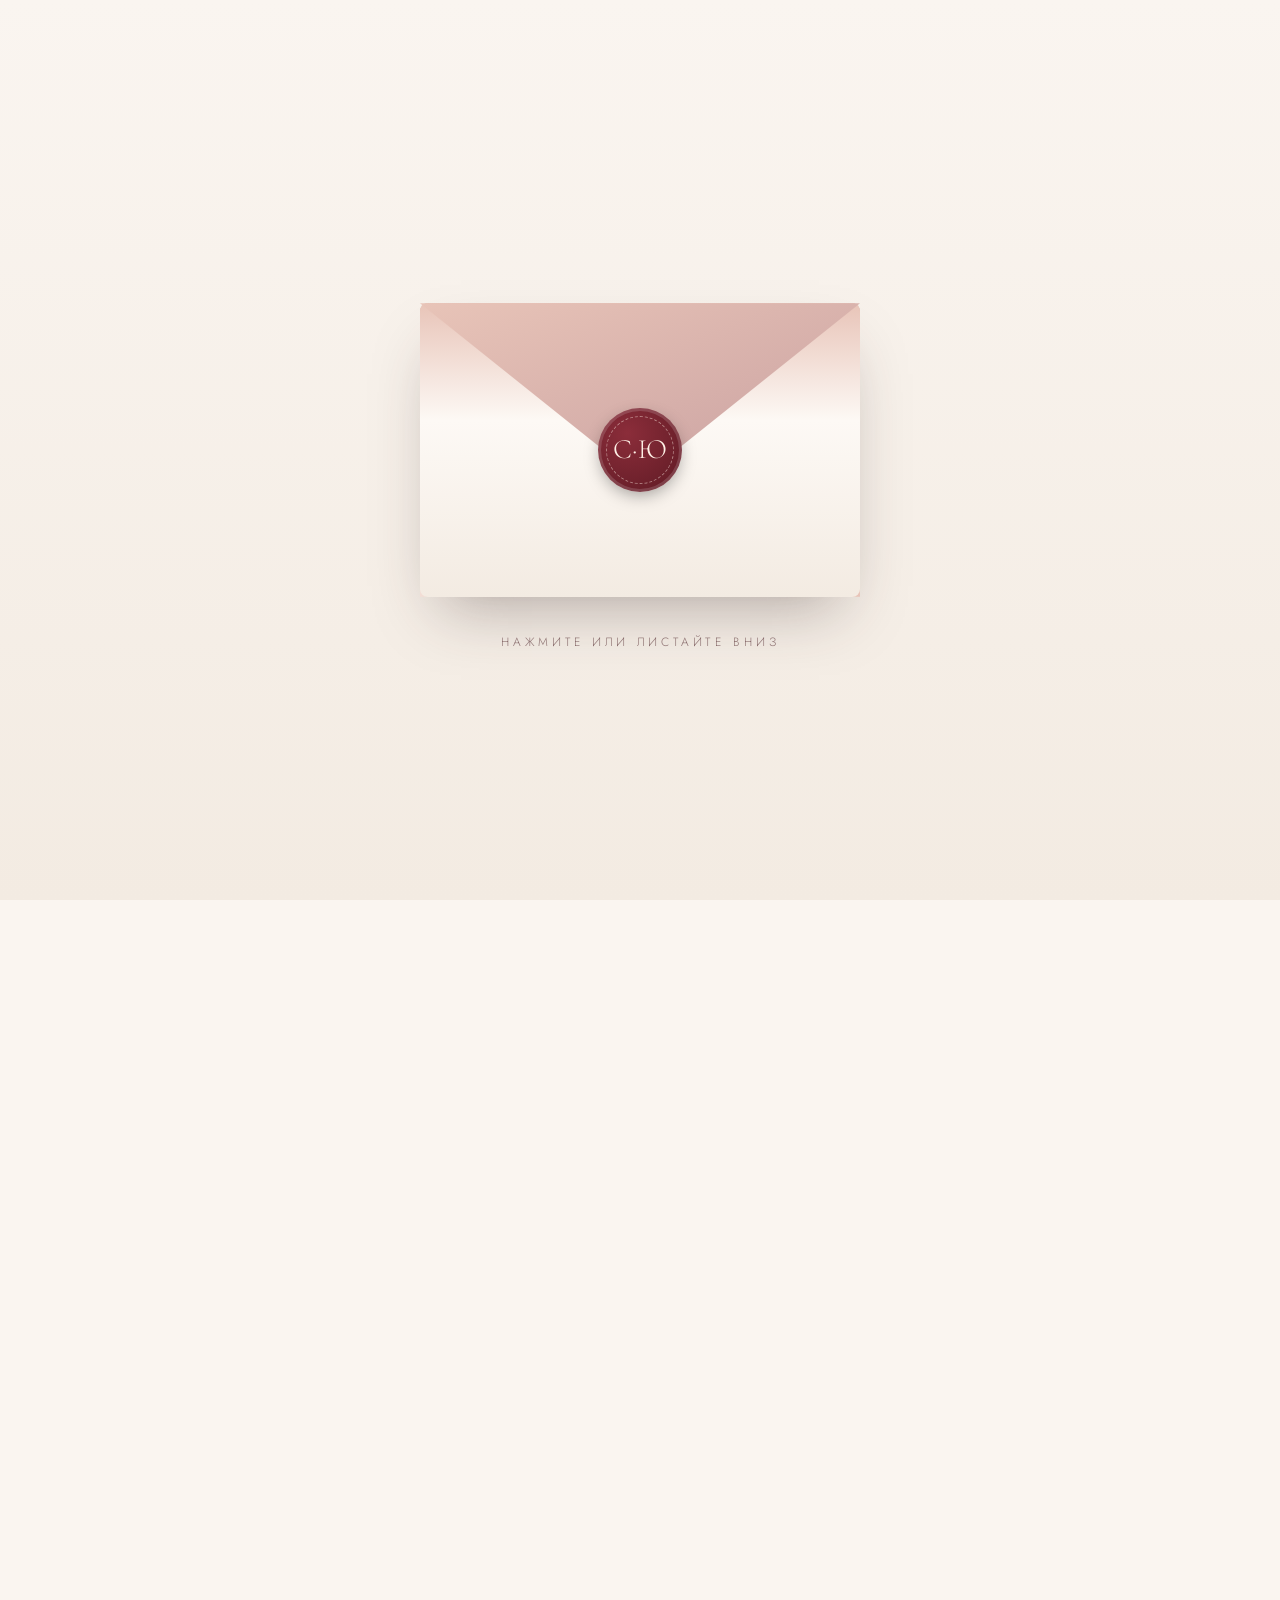
==== index.html @ df09a182 "Wedding invitation site" ====
<!DOCTYPE html>
<html lang="ru">
<head>
  <meta charset="UTF-8" />
  <meta name="viewport" content="width=device-width, initial-scale=1, viewport-fit=cover" />
  <meta name="theme-color" content="#faf5f0" />
  <meta name="color-scheme" content="light only" />
  <title>Сергей и Юлия · 5 сентября</title>
  <meta name="description" content="Приглашение на свадьбу Сергея и Юлии — 5 сентября, 18:00" />

  <!-- Open Graph (красивое превью при отправке ссылки) -->
  <meta property="og:title" content="Сергей и Юлия · Свадьба 5 сентября" />
  <meta property="og:description" content="С радостью приглашаем вас разделить с нами этот день" />
  <meta property="og:type" content="website" />
  <meta property="og:image" content="photo/IMG_5900.JPG" />

  <link rel="preconnect" href="https://fonts.googleapis.com" />
  <link rel="preconnect" href="https://fonts.gstatic.com" crossorigin />
  <link href="https://fonts.googleapis.com/css2?family=Cormorant+Garamond:ital,wght@0,400;0,500;1,400;1,500&family=Jost:wght@300;400;500&display=swap" rel="stylesheet" />
  <link rel="stylesheet" href="assets/css/style.css" />
</head>
<body class="locked">

  <!-- ============ КОНВЕРТ ============ -->
  <div class="envelope-stage" id="stage">
    <div class="envelope" id="envelope" role="button" tabindex="0" aria-label="Открыть приглашение">
      <div class="env-body"></div>

      <div class="letter" id="letter">
        <div class="names">Сергей <span style="color:var(--c-accent);font-style:italic">&amp;</span> Юлия</div>
        <div class="small">Приглашение</div>
      </div>

      <!-- Внутренняя крышка — полностью закрывает письмо -->
      <div class="env-cover" id="env-cover"></div>

      <div class="env-bottom"></div>
      <div class="env-flap" id="env-flap"></div>
      <div class="seal" id="seal" aria-hidden="true">С·Ю</div>

      <div class="open-hint" id="open-hint">нажмите или листайте вниз</div>
    </div>
  </div>

  <!-- ============ САЙТ ============ -->
  <main class="site" id="site">

    <!-- HERO -->
    <header class="hero">
      <!-- Цветочные декоративные SVG (розы вместо листьев) -->
      <svg class="floral f1" viewBox="0 0 100 100" fill="var(--c-sage)">
        <circle cx="50" cy="40" r="18" opacity=".6"/>
        <circle cx="35" cy="55" r="14" opacity=".4"/>
        <circle cx="65" cy="55" r="14" opacity=".4"/>
        <circle cx="42" cy="70" r="10" opacity=".3"/>
        <circle cx="58" cy="70" r="10" opacity=".3"/>
        <ellipse cx="50" cy="85" rx="22" ry="8" opacity=".2"/>
      </svg>
      <svg class="floral f2" viewBox="0 0 100 100" fill="var(--c-blush)">
        <circle cx="50" cy="40" r="18" opacity=".6"/>
        <circle cx="35" cy="55" r="14" opacity=".4"/>
        <circle cx="65" cy="55" r="14" opacity=".4"/>
        <circle cx="42" cy="70" r="10" opacity=".3"/>
        <circle cx="58" cy="70" r="10" opacity=".3"/>
        <ellipse cx="50" cy="85" rx="22" ry="8" opacity=".2"/>
      </svg>
      <svg class="floral f3" viewBox="0 0 100 100" fill="var(--c-sage)">
        <circle cx="50" cy="40" r="18" opacity=".6"/>
        <circle cx="35" cy="55" r="14" opacity=".4"/>
        <circle cx="65" cy="55" r="14" opacity=".4"/>
        <circle cx="50" cy="68" r="12" opacity=".3"/>
      </svg>
      <svg class="floral f4" viewBox="0 0 100 100" fill="var(--c-blush)">
        <circle cx="50" cy="40" r="18" opacity=".6"/>
        <circle cx="35" cy="55" r="14" opacity=".4"/>
        <circle cx="65" cy="55" r="14" opacity=".4"/>
        <circle cx="50" cy="68" r="12" opacity=".3"/>
      </svg>

      <!-- Контейнер для sparkle-частиц (заполняется JS) -->
      <div class="sparkle-container" id="sparkles" aria-hidden="true"></div>

      <p class="eyebrow">мы женимся</p>
      <h1 class="names">Сергей<span class="amp">&amp;</span>Юлия</h1>
      <p class="sub">приглашаем вас на нашу свадьбу</p>
      <p class="date-line">5 сентября · 18:00</p>

      <div class="scroll-cue">листайте<span></span></div>
    </header>

    <!-- ПРИГЛАШЕНИЕ -->
    <section class="center">
      <div class="wrap">
        <p class="eyebrow reveal">с любовью приглашаем</p>
        <div class="divider reveal d1"><svg viewBox="0 0 100 100" fill="var(--c-sage)"><circle cx="50" cy="50" r="16"/><circle cx="30" cy="50" r="10" opacity=".5"/><circle cx="70" cy="50" r="10" opacity=".5"/></svg></div>
        <h2 class="title reveal d1">Дорогие гости!</h2>
        <p class="lead reveal d2">
          В этот особенный день мы хотим, чтобы рядом были самые близкие и родные люди.
          С трепетом и радостью приглашаем вас разделить с нами начало нашей новой
          совместной истории.
        </p>
      </div>
    </section>

    <!-- ДАТА + ТАЙМЕР -->
    <section class="section-alt center">
      <div class="wrap">
        <p class="eyebrow reveal">сохраните дату</p>
        <div class="date-grid">
          <div class="big reveal d1"><div class="num">05</div><div class="lbl">сентября</div></div>
          <div class="mid reveal d1"></div>
          <div class="big reveal d2"><div class="num">18<span style="font-size:.5em">:00</span></div><div class="lbl">начало</div></div>
        </div>

        <div class="countdown reveal d2" id="countdown" aria-label="Обратный отсчёт">
          <div class="cd-item"><b id="cd-days">—</b><span>дней</span></div>
          <div class="cd-item"><b id="cd-hours">—</b><span>часов</span></div>
          <div class="cd-item"><b id="cd-min">—</b><span>минут</span></div>
          <div class="cd-item"><b id="cd-sec">—</b><span>секунд</span></div>
        </div>
      </div>
    </section>

    <!-- ГАЛЕРЕЯ -->
    <section class="center">
      <div class="wrap">
        <p class="eyebrow reveal">наши моменты</p>
        <h2 class="title reveal d1">Мгновения вместе</h2>
        <div class="gallery" id="gallery"><!-- наполняется из JS --></div>
      </div>
    </section>

    <!-- ЛОКАЦИЯ -->
    <section class="section-alt center">
      <div class="wrap">
        <p class="eyebrow reveal">где нас найти</p>
        <h2 class="title reveal d1">Место торжества</h2>
        <div class="place-card reveal d2">
          <div class="venue" id="venue-name">Уточняется</div>
          <div class="addr" id="venue-addr">Точный адрес сообщим дополнительно</div>
          <button class="btn" id="map-btn">
            <svg viewBox="0 0 24 24" fill="none" stroke="currentColor" stroke-width="1.8" stroke-linecap="round" stroke-linejoin="round"><path d="M21 10c0 7-9 12-9 12s-9-5-9-12a9 9 0 0 1 18 0z"/><circle cx="12" cy="10" r="3"/></svg>
            Открыть карту в телефоне
          </button>
          <p style="font-size:12px;color:var(--c-muted);margin-top:14px">Откроется приложение карт на вашем устройстве</p>
        </div>
      </div>
    </section>

    <!-- ФИНАЛ -->
    <section class="finale">
      <div class="wrap">
        <p class="eyebrow reveal">до встречи</p>
        <div class="big-thanks reveal d1">С нетерпением ждём вас</div>
        <div class="divider reveal d2"><svg viewBox="0 0 100 100" fill="var(--c-sage)"><circle cx="50" cy="50" r="16"/><circle cx="30" cy="50" r="10" opacity=".5"/><circle cx="70" cy="50" r="10" opacity=".5"/></svg></div>
        <p class="lead reveal d2">Сергей и Юлия · 5 сентября</p>
      </div>
    </section>

    <footer class="footer">Сделано с любовью · 2026</footer>
  </main>

  <!-- LIGHTBOX -->
  <div class="lightbox" id="lightbox" aria-hidden="true">
    <span class="lb-close" id="lb-close">&times;</span>
    <span class="lb-nav lb-prev" id="lb-prev">&#8249;</span>
    <img src="" alt="Фото" id="lb-img" />
    <span class="lb-nav lb-next" id="lb-next">&#8250;</span>
    <div class="lb-counter" id="lb-counter"></div>
  </div>

  <script src="assets/js/config.js"></script>
  <script src="assets/js/main.js"></script>
</body>
</html>
---- assets/css/style.css ----
/* ============================================================
   Пригласительное — Сергей и Юлия
   Палитра: пыльная роза · марсала · крем (под реальный декор)
   ============================================================ */

:root {
  /* --- ПАЛИТРА (под декор: роза, марсала, крем, хрусталь) --- */
  --c-bg:      #faf5f0;   /* тёплый крем, как драпировка */
  --c-bg-alt:  #f3ebe2;   /* секции-подложки */
  --c-ink:     #3d2b2b;   /* глубокий тёмный бордо-коричневый */
  --c-muted:   #8c7070;   /* приглушённая роза */
  --c-accent:  #8b2d3a;   /* марсала / бордо — главный акцент */
  --c-sage:    #c9a0a0;   /* пыльная роза (заменяет шалфей) */
  --c-blush:   #e8c4b8;   /* нежный персиково-розовый */
  --c-line:    #d4b8a8;   /* линии тёплого оттенка */
  --c-card:    #fdf9f5;   /* карточки / письмо */
  --c-gold:    #c4a265;   /* золотой акцент для деталей */

  /* --- Шрифты --- */
  --f-display: 'Cormorant Garamond', 'Playfair Display', Georgia, serif;
  --f-body:    'Jost', 'Montserrat', system-ui, sans-serif;

  /* --- Прочее --- */
  --maxw: 1100px;
  --ease: cubic-bezier(0.22, 1, 0.36, 1);
}

* { margin: 0; padding: 0; box-sizing: border-box; }

html {
  scroll-behavior: smooth;
  -webkit-text-size-adjust: 100%;
  color-scheme: light only;
}

/* Трюк: background-IMAGE не инвертируется Force Dark Mode,
   а background-COLOR — инвертируется. Поэтому везде используем
   linear-gradient к одному цвету как background-image. */
body {
  background: linear-gradient(#faf5f0, #faf5f0) !important;
  color: #3d2b2b !important;
  font-family: var(--f-body);
  font-weight: 300;
  line-height: 1.7;
  overflow-x: hidden;
  letter-spacing: .02em;
}

body.locked { overflow: hidden; height: 100vh; }

h1, h2, h3 { font-family: var(--f-display); font-weight: 500; line-height: 1.1; }

img { display: block; max-width: 100%; }

/* Утилиты */
.wrap { width: 100%; max-width: var(--maxw); margin: 0 auto; padding: 0 24px; }

.eyebrow {
  font-size: clamp(11px, 1.4vw, 13px);
  letter-spacing: .42em;
  text-transform: uppercase;
  color: var(--c-accent);
  font-weight: 400;
}

.divider {
  display: flex; align-items: center; justify-content: center;
  gap: 14px; margin: 26px 0; color: var(--c-accent);
}
.divider::before, .divider::after {
  content: ""; height: 1px; width: clamp(40px, 14vw, 120px);
  background: linear-gradient(90deg, transparent, var(--c-line), transparent);
}
.divider svg { width: 26px; height: 26px; opacity: .85; }

/* ============================================================
   1. КОНВЕРТ (интро) — полностью закрытый, прогрессивное открытие
   ============================================================ */
.envelope-stage {
  position: fixed; inset: 0; z-index: 1000;
  display: flex; align-items: center; justify-content: center;
  background: linear-gradient(#faf5f0, #f3ebe2) !important;
  transition: opacity 1.2s var(--ease), visibility 1.2s var(--ease);
  padding: 24px;
}
.envelope-stage.opened { opacity: 0; visibility: hidden; pointer-events: none; }

.envelope {
  position: relative;
  width: min(440px, 86vw);
  aspect-ratio: 3 / 2;
  perspective: 1400px;
  cursor: pointer;
}

/* Задняя стенка конверта */
.env-body {
  position: absolute; inset: 0;
  background: linear-gradient(135deg, var(--c-card), var(--c-blush) 60%, var(--c-bg-alt));
  border: 1px solid var(--c-line);
  border-radius: 8px;
  box-shadow: 0 30px 60px -20px rgba(61,43,43,.35);
  overflow: hidden;
}
/* Боковые клапаны конверта — НЕПРОЗРАЧНЫЕ */
.env-body::before, .env-body::after {
  content: ""; position: absolute; top: 0; bottom: 0; width: 52%;
  background: linear-gradient(135deg, var(--c-bg-alt), var(--c-blush));
  z-index: 1;
}
.env-body::before { left: 0; clip-path: polygon(0 0, 0 100%, 100% 50%); }
.env-body::after  { right: 0; clip-path: polygon(100% 0, 100% 100%, 0 50%); }

/* Нижний клапан конверта */
.env-bottom {
  position: absolute; left: 0; right: 0; bottom: 0; height: 60%;
  background: linear-gradient(160deg, var(--c-card), var(--c-blush));
  clip-path: polygon(0 40%, 50% 100%, 100% 40%, 100% 100%, 0 100%);
  z-index: 4;
}

/* Внутренняя крышка — ПОЛНОСТЬЮ закрывает письмо */
.env-cover {
  position: absolute; inset: 0; z-index: 5;
  background: linear-gradient(180deg, var(--c-blush) 0%, var(--c-card) 40%, var(--c-bg-alt) 100%);
  border-radius: 8px;
  /* Начинает с полной непрозрачности, JS управляет opacity */
}

/* Письмо внутри — начинает полностью скрытым внутри конверта */
.letter {
  position: absolute; left: 8%; right: 8%; bottom: 8%;
  height: 86%; z-index: 3;
  background: var(--c-card);
  border: 1px solid var(--c-line);
  border-radius: 6px;
  box-shadow: 0 10px 30px -12px rgba(61,43,43,.3);
  display: flex; flex-direction: column;
  align-items: center; justify-content: center; text-align: center;
  padding: 18px;
  /* JS управляет transform через inline style */
}
.letter .names { font-family: var(--f-display); font-size: clamp(26px, 7vw, 40px); color: var(--c-ink); }
.letter .small { font-size: 12px; letter-spacing: .3em; text-transform: uppercase; color: var(--c-muted); margin-top: 8px; }

/* Крышка конверта (верхний клапан) */
.env-flap {
  position: absolute; top: 0; left: 0; right: 0; height: 60%;
  background: linear-gradient(160deg, var(--c-blush), var(--c-sage));
  clip-path: polygon(0 0, 100% 0, 50% 100%);
  transform-origin: top center;
  /* JS управляет rotateX через inline style */
  z-index: 6;
  backface-visibility: hidden;
}

/* Сургучная печать — бордо/марсала */
.seal {
  position: absolute; left: 50%; top: 50%;
  transform: translate(-50%, -50%);
  width: 84px; height: 84px; border-radius: 50%;
  background: radial-gradient(circle at 35% 30%, var(--c-accent), #5e1a24);
  box-shadow: 0 6px 18px -4px rgba(0,0,0,.4), inset 0 0 0 3px rgba(255,255,255,.15);
  z-index: 8;
  display: flex; align-items: center; justify-content: center;
  color: #fff0e6; font-family: var(--f-display); font-size: 28px;
  /* JS управляет transform и opacity через inline style */
}
.seal::after {
  content: ""; position: absolute; inset: 8px; border-radius: 50%;
  border: 1px dashed rgba(255,240,230,.45);
}

.open-hint {
  position: absolute; bottom: -56px; left: 0; right: 0; text-align: center;
  font-size: 12px; letter-spacing: .3em; text-transform: uppercase; color: var(--c-muted);
  animation: bob 2.2s ease-in-out infinite;
  transition: opacity .5s var(--ease);
}
@keyframes bob { 0%,100%{ transform: translateY(0);} 50%{ transform: translateY(6px);} }

/* ============================================================
   2. HERO (после конверта)
   ============================================================ */
.site { opacity: 0; transition: opacity 1.2s var(--ease); }
.site.revealed { opacity: 1; }

.hero {
  min-height: 100vh;
  min-height: 100dvh; /* учёт мобильной панели браузера */
  display: flex; flex-direction: column;
  align-items: center; justify-content: center; text-align: center;
  position: relative; padding: 80px 24px 100px;
  background: linear-gradient(#faf5f0, #f3ebe2) !important;
  overflow: hidden;
}
.hero .names {
  font-size: clamp(48px, 13vw, 130px);
  line-height: .95; color: #3d2b2b !important; margin: 14px 0;
}
.hero .amp { color: var(--c-accent); font-style: italic; display: inline-block; padding: 0 .15em; }
.hero .sub { font-size: clamp(13px, 2.4vw, 17px); letter-spacing: .26em; text-transform: uppercase; color: var(--c-muted); }
.hero .date-line { margin-top: 20px; font-family: var(--f-display); font-size: clamp(20px,4vw,30px); color: var(--c-accent); }

.scroll-cue {
  position: absolute;
  bottom: calc(20px + env(safe-area-inset-bottom, 0px));
  left: 50%; transform: translateX(-50%);
  font-size: 11px; letter-spacing: .3em; text-transform: uppercase; color: var(--c-muted);
  display: flex; flex-direction: column; align-items: center; gap: 8px;
}
.scroll-cue span { width: 1px; height: 30px; background: linear-gradient(var(--c-line), transparent); animation: cue 2s ease-in-out infinite; }
@keyframes cue { 0%,100%{ transform: scaleY(.4); opacity:.4; transform-origin: top;} 50%{ transform: scaleY(1); opacity:1;} }

/* Декоративные цветочные элементы */
.floral {
  position: absolute; pointer-events: none; opacity: .12;
  animation: floralFloat 12s ease-in-out infinite;
}
.floral.f1 { top: 6%; left: 4%; width: 120px; animation-delay: 0s; }
.floral.f2 { top: 10%; right: 4%; width: 140px; animation-delay: 2s; }
.floral.f3 { bottom: 12%; left: 6%; width: 100px; animation-delay: 4s; }
.floral.f4 { bottom: 8%; right: 5%; width: 130px; animation-delay: 1.5s; }
@keyframes floralFloat {
  0%, 100% { transform: translateY(0) rotate(0deg) scale(1); }
  33% { transform: translateY(-10px) rotate(3deg) scale(1.03); }
  66% { transform: translateY(-6px) rotate(-2deg) scale(.98); }
}

/* Контейнер частиц-блёсток */
.sparkle-container {
  position: absolute; inset: 0; overflow: hidden; pointer-events: none; z-index: 1;
}
.sparkle {
  position: absolute;
  width: 4px; height: 4px;
  background: radial-gradient(circle, var(--c-gold), transparent 70%);
  border-radius: 50%;
  animation: sparkleAnim var(--dur, 3s) var(--delay, 0s) ease-in-out infinite;
  opacity: 0;
}
@keyframes sparkleAnim {
  0%   { opacity: 0; transform: translateY(0) scale(0); }
  20%  { opacity: 1; transform: translateY(-10px) scale(1); }
  50%  { opacity: .6; transform: translateY(-30px) scale(.8); }
  80%  { opacity: .3; transform: translateY(-50px) scale(.5); }
  100% { opacity: 0; transform: translateY(-70px) scale(0); }
}

/* Мягкое мерцание свечей */
.candle-glow {
  position: absolute;
  width: 6px; height: 6px;
  background: var(--c-gold);
  border-radius: 50%;
  box-shadow: 0 0 12px 4px rgba(196, 162, 101, .4), 0 0 24px 8px rgba(196, 162, 101, .15);
  animation: candleFlicker var(--dur, 2.5s) var(--delay, 0s) ease-in-out infinite;
  pointer-events: none;
}
@keyframes candleFlicker {
  0%, 100% { opacity: .5; transform: scale(1); }
  25% { opacity: .9; transform: scale(1.2); }
  50% { opacity: .4; transform: scale(.9); }
  75% { opacity: .8; transform: scale(1.1); }
}

/* ============================================================
   Секции + reveal
   ============================================================ */
section { padding: clamp(70px, 12vw, 130px) 0; position: relative; }
.section-alt { background: linear-gradient(#f3ebe2, #f3ebe2) !important; }

.reveal { opacity: 0; transform: translateY(40px); transition: opacity 1s var(--ease), transform 1s var(--ease); }
.reveal.in { opacity: 1; transform: none; }
.reveal.d1 { transition-delay: .12s; }
.reveal.d2 { transition-delay: .24s; }
.reveal.d3 { transition-delay: .36s; }

.center { text-align: center; }
.title { font-size: clamp(30px, 6vw, 56px); color: var(--c-ink); }
.lead { max-width: 620px; margin: 18px auto 0; color: var(--c-muted); font-size: clamp(15px,2.2vw,18px); }

/* ============================================================
   Дата + таймер
   ============================================================ */
.date-grid {
  display: grid; grid-template-columns: 1fr auto 1fr; align-items: center;
  gap: clamp(16px, 5vw, 56px); margin-top: 40px;
}
.date-grid .big { font-family: var(--f-display); }
.date-grid .num { font-size: clamp(40px, 11vw, 96px); color: var(--c-accent); line-height: 1; }
.date-grid .lbl { font-size: 13px; letter-spacing: .3em; text-transform: uppercase; color: var(--c-muted); margin-top: 8px; }
.date-grid .mid { width: 1px; align-self: stretch; background: var(--c-line); }

.countdown { display: flex; justify-content: center; gap: clamp(14px, 5vw, 48px); margin-top: 56px; flex-wrap: wrap; }
.cd-item { text-align: center; min-width: 64px; }
.cd-item b { display: block; font-family: var(--f-display); font-size: clamp(34px, 8vw, 62px); color: var(--c-ink); line-height: 1; }
.cd-item span { font-size: 11px; letter-spacing: .25em; text-transform: uppercase; color: var(--c-muted); }

/* ============================================================
   Галерея
   ============================================================ */
.gallery {
  display: grid;
  grid-template-columns: repeat(2, 1fr);
  gap: 16px;
  margin-top: 50px;
}
.gallery figure {
  margin: 0; overflow: hidden; border-radius: 8px;
  position: relative; cursor: pointer;
  background: linear-gradient(#f3ebe2, #f3ebe2) !important;
  box-shadow: 0 14px 30px -22px rgba(61,43,43,.45);
  transition: transform .5s var(--ease), box-shadow .5s var(--ease);
  /* Индивидуальная анимация появления каждого фото */
  animation: galleryFadeIn .8s var(--ease) both;
  animation-delay: var(--gd, 0s);
}
@keyframes galleryFadeIn {
  from { opacity: 0; transform: translateY(24px) scale(.96); }
  to   { opacity: 1; transform: translateY(0) scale(1); }
}
.gallery figure:hover {
  transform: translateY(-4px);
  box-shadow: 0 20px 40px -20px rgba(139,45,58,.3);
}
.gallery img {
  width: 100%; height: auto; transition: transform 1.1s var(--ease), filter .6s var(--ease);
  filter: saturate(.92);
}
.gallery figure:hover img { transform: scale(1.06); filter: saturate(1.05); }
.gallery figure::after {
  content: ""; position: absolute; inset: 0;
  background: linear-gradient(to top, rgba(61,43,43,.18), transparent 50%);
  opacity: 0; transition: opacity .5s var(--ease);
}
.gallery figure:hover::after { opacity: 1; }

/* lightbox */
.lightbox {
  position: fixed; inset: 0; z-index: 1200;
  background: rgba(30,22,22,.94); backdrop-filter: blur(6px);
  display: flex; align-items: center; justify-content: center; padding: 24px;
  opacity: 0; visibility: hidden; transition: opacity .4s var(--ease), visibility .4s var(--ease);
}
.lightbox.show { opacity: 1; visibility: visible; }
.lightbox img {
  max-width: 92vw; max-height: 86vh; border-radius: 8px;
  box-shadow: 0 30px 80px -20px rgba(0,0,0,.6);
  transition: opacity .4s var(--ease), transform .4s var(--ease);
}
.lightbox img.lb-loading { opacity: 0; transform: scale(.96); }
.lightbox .lb-close {
  position: absolute; top: 22px; right: 26px; color: #fff; font-size: 34px;
  cursor: pointer; line-height: 1; opacity: .8;
  transition: opacity .3s, transform .3s;
}
.lightbox .lb-close:hover { opacity: 1; transform: scale(1.1); }
.lightbox .lb-nav {
  position: absolute; top: 50%; transform: translateY(-50%);
  color: #fff; font-size: 44px; cursor: pointer; opacity: .7;
  user-select: none; padding: 16px;
  transition: opacity .3s, transform .3s;
}
.lightbox .lb-prev { left: 6px; }
.lightbox .lb-next { right: 6px; }
.lightbox .lb-nav:hover { opacity: 1; transform: translateY(-50%) scale(1.15); }
/* счётчик фото в лайтбоксе */
.lb-counter {
  position: absolute; bottom: 20px; left: 50%; transform: translateX(-50%);
  color: rgba(255,255,255,.6); font-size: 13px; letter-spacing: .2em;
  font-family: var(--f-body);
}

/* ============================================================
   Локация
   ============================================================ */
.place-card {
  display: inline-flex; flex-direction: column; align-items: center;
  background: linear-gradient(#fdf9f5, #fdf9f5) !important;
  border: 1px solid var(--c-line); border-radius: 14px;
  padding: clamp(36px, 6vw, 56px) clamp(24px, 4vw, 52px);
  box-shadow: 0 20px 40px -18px rgba(61,43,43,.25); margin-top: 32px;
}
.place-card .venue { font-family: var(--f-display); font-size: clamp(26px,5vw,40px); color: var(--c-ink); }
.place-card .addr { color: var(--c-muted); margin-top: 10px; }

.btn {
  display: inline-flex; align-items: center; gap: 12px;
  margin-top: 30px; padding: 16px 34px; border: none; cursor: pointer;
  background: var(--c-accent); color: #fff0e6;
  font-family: var(--f-body); font-size: 14px; letter-spacing: .18em; text-transform: uppercase;
  border-radius: 50px; transition: transform .4s var(--ease), box-shadow .4s var(--ease), background .4s var(--ease);
  box-shadow: 0 14px 30px -12px rgba(139,45,58,.5);
}
.btn:hover { transform: translateY(-3px); box-shadow: 0 20px 40px -12px rgba(139,45,58,.6); background: #a13344; }
.btn:active { transform: translateY(-1px); }
.btn svg { width: 20px; height: 20px; }
.btn.ghost { background: transparent; color: var(--c-ink); border: 1px solid var(--c-line); box-shadow: none; }
.btn.ghost:hover { background: var(--c-bg-alt); }

/* ============================================================
   Финал
   ============================================================ */
.finale { text-align: center; }
.finale .big-thanks { font-family: var(--f-display); font-style: italic; font-size: clamp(34px,8vw,82px); color: var(--c-ink); }
.footer { padding: 40px 0 60px; text-align: center; color: var(--c-muted); font-size: 12px; letter-spacing: .2em; }

/* ============================================================
   Адаптив
   ============================================================ */
@media (max-width: 640px) {
  .gallery { gap: 10px; }
  .date-grid { gap: 14px; }
  .lb-nav { font-size: 32px; padding: 10px; }
}
@media (max-width: 380px) {
  .hero .names { font-size: 42px; }
  .cd-item { min-width: 52px; }
  .cd-item b { font-size: 28px; }
}
@media (prefers-reduced-motion: reduce) {
  *, *::before, *::after { animation: none !important; transition-duration: .01ms !important; }
}

/* Все фоны установлены через background-image (linear-gradient),
   что делает их невосприимчивыми к Force Dark Mode в Samsung/Chrome.
   Дополнительных media queries не требуется. */
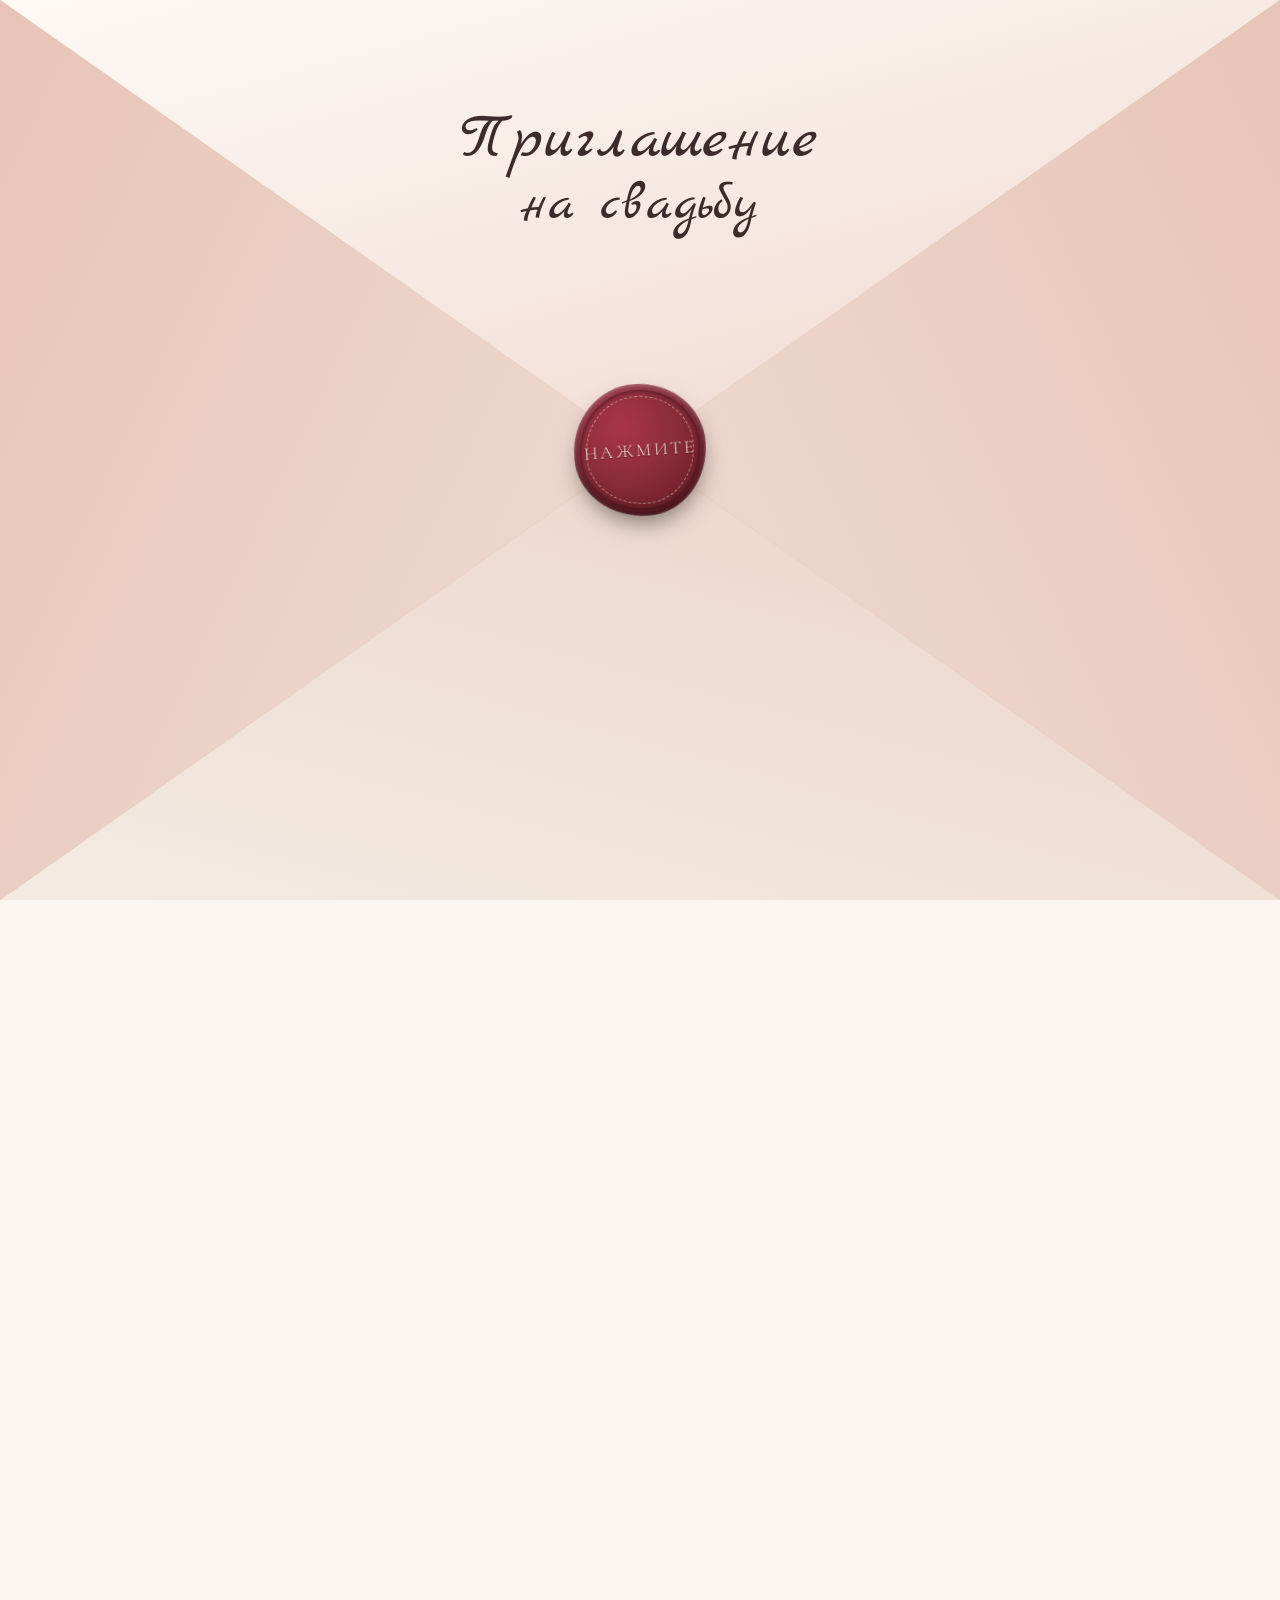
==== commit 2e08616e: "Полноэкранный конверт, тайм-лайн дня, музыка, календарь, дресс-код; фиксы обложки, печати, reduced-m" ====
--- a/index.html
+++ b/index.html
@@ -5,6 +5,8 @@
   <meta name="viewport" content="width=device-width, initial-scale=1, viewport-fit=cover" />
   <meta name="theme-color" content="#faf5f0" />
   <meta name="color-scheme" content="light only" />
+  <link rel="icon" type="image/png" href="favicon.png" />
+  <link rel="apple-touch-icon" href="favicon.png" />
   <title>Сергей и Юлия · 5 сентября</title>
   <meta name="description" content="Приглашение на свадьбу Сергея и Юлии — 5 сентября, 18:00" />
 
@@ -16,108 +18,123 @@
 
   <link rel="preconnect" href="https://fonts.googleapis.com" />
   <link rel="preconnect" href="https://fonts.gstatic.com" crossorigin />
-  <link href="https://fonts.googleapis.com/css2?family=Cormorant+Garamond:ital,wght@0,400;0,500;1,400;1,500&family=Jost:wght@300;400;500&display=swap" rel="stylesheet" />
+  <link href="https://fonts.googleapis.com/css2?family=Cormorant+Garamond:ital,wght@0,400;0,500;1,400;1,500&family=Jost:wght@300;400;500&family=Marck+Script&display=swap" rel="stylesheet" />
   <link rel="stylesheet" href="assets/css/style.css" />
 </head>
 <body class="locked">
 
-  <!-- ============ КОНВЕРТ ============ -->
+  <!-- ============ КОНВЕРТ (полноэкранный) ============ -->
   <div class="envelope-stage" id="stage">
-    <div class="envelope" id="envelope" role="button" tabindex="0" aria-label="Открыть приглашение">
-      <div class="env-body"></div>
+    <!-- 4 клапана конверта тайлят весь экран и раскрываются наружу -->
+    <div class="ef ef-top">
+      <div class="env-caption">
+        <span class="line1">Приглашение</span>
+        <span class="line2">на свадьбу</span>
+      </div>
+    </div>
+    <div class="ef ef-right"></div>
+    <div class="ef ef-bottom"></div>
+    <div class="ef ef-left"></div>
 
-      <div class="letter" id="letter">
-        <div class="names">Сергей <span style="color:var(--c-accent);font-style:italic">&amp;</span> Юлия</div>
-        <div class="small">Приглашение</div>
-      </div>
-
-      <!-- Внутренняя крышка — полностью закрывает письмо -->
-      <div class="env-cover" id="env-cover"></div>
-
-      <div class="env-bottom"></div>
-      <div class="env-flap" id="env-flap"></div>
-      <div class="seal" id="seal" aria-hidden="true">С·Ю</div>
-
-      <div class="open-hint" id="open-hint">нажмите или листайте вниз</div>
+    <!-- сургучная печать по центру -->
+    <div class="seal" id="seal" aria-hidden="true">
+      <span>нажмите</span>
     </div>
   </div>
+
+  <!-- ============ КНОПКА МУЗЫКИ ============ -->
+  <button class="music-toggle" id="music-toggle" aria-label="Музыка" hidden>
+    <svg class="music-ring" viewBox="0 0 100 100" aria-hidden="true">
+      <defs>
+        <path id="circlePath" d="M50,50 m-37,0 a37,37 0 1,1 74,0 a37,37 0 1,1 -74,0" />
+      </defs>
+      <text class="ring-text"><textPath href="#circlePath" startOffset="0%">нажмите, чтобы включить или отключить музыку · </textPath></text>
+    </svg>
+    <span class="music-icon" id="music-icon">
+      <!-- pause/play вставляется из JS -->
+    </span>
+  </button>
+
+  <!-- фоновая музыка -->
+  <audio id="bg-music" loop preload="none"></audio>
 
   <!-- ============ САЙТ ============ -->
   <main class="site" id="site">
 
-    <!-- HERO -->
-    <header class="hero">
-      <!-- Цветочные декоративные SVG (розы вместо листьев) -->
-      <svg class="floral f1" viewBox="0 0 100 100" fill="var(--c-sage)">
-        <circle cx="50" cy="40" r="18" opacity=".6"/>
-        <circle cx="35" cy="55" r="14" opacity=".4"/>
-        <circle cx="65" cy="55" r="14" opacity=".4"/>
-        <circle cx="42" cy="70" r="10" opacity=".3"/>
-        <circle cx="58" cy="70" r="10" opacity=".3"/>
-        <ellipse cx="50" cy="85" rx="22" ry="8" opacity=".2"/>
-      </svg>
-      <svg class="floral f2" viewBox="0 0 100 100" fill="var(--c-blush)">
-        <circle cx="50" cy="40" r="18" opacity=".6"/>
-        <circle cx="35" cy="55" r="14" opacity=".4"/>
-        <circle cx="65" cy="55" r="14" opacity=".4"/>
-        <circle cx="42" cy="70" r="10" opacity=".3"/>
-        <circle cx="58" cy="70" r="10" opacity=".3"/>
-        <ellipse cx="50" cy="85" rx="22" ry="8" opacity=".2"/>
-      </svg>
-      <svg class="floral f3" viewBox="0 0 100 100" fill="var(--c-sage)">
-        <circle cx="50" cy="40" r="18" opacity=".6"/>
-        <circle cx="35" cy="55" r="14" opacity=".4"/>
-        <circle cx="65" cy="55" r="14" opacity=".4"/>
-        <circle cx="50" cy="68" r="12" opacity=".3"/>
-      </svg>
-      <svg class="floral f4" viewBox="0 0 100 100" fill="var(--c-blush)">
-        <circle cx="50" cy="40" r="18" opacity=".6"/>
-        <circle cx="35" cy="55" r="14" opacity=".4"/>
-        <circle cx="65" cy="55" r="14" opacity=".4"/>
-        <circle cx="50" cy="68" r="12" opacity=".3"/>
-      </svg>
-
-      <!-- Контейнер для sparkle-частиц (заполняется JS) -->
+    <!-- HERO (обложка) -->
+    <header class="hero" id="hero">
       <div class="sparkle-container" id="sparkles" aria-hidden="true"></div>
 
-      <p class="eyebrow">мы женимся</p>
-      <h1 class="names">Сергей<span class="amp">&amp;</span>Юлия</h1>
-      <p class="sub">приглашаем вас на нашу свадьбу</p>
-      <p class="date-line">5 сентября · 18:00</p>
+      <div class="hero-inner">
+        <p class="eyebrow">мы женимся</p>
+        <h1 class="names script" id="hero-names">Сергей <span class="amp">&amp;</span> Юлия</h1>
+        <div class="hero-frame">
+          <div class="hero-photo" id="hero-photo"></div>
+        </div>
+        <p class="hero-date" id="hero-date">05 / 09</p>
+      </div>
 
       <div class="scroll-cue">листайте<span></span></div>
     </header>
 
-    <!-- ПРИГЛАШЕНИЕ -->
+    <!-- ПРИГЛАШЕНИЕ + КАЛЕНДАРЬ -->
     <section class="center">
       <div class="wrap">
-        <p class="eyebrow reveal">с любовью приглашаем</p>
-        <div class="divider reveal d1"><svg viewBox="0 0 100 100" fill="var(--c-sage)"><circle cx="50" cy="50" r="16"/><circle cx="30" cy="50" r="10" opacity=".5"/><circle cx="70" cy="50" r="10" opacity=".5"/></svg></div>
-        <h2 class="title reveal d1">Дорогие гости!</h2>
-        <p class="lead reveal d2">
-          В этот особенный день мы хотим, чтобы рядом были самые близкие и родные люди.
-          С трепетом и радостью приглашаем вас разделить с нами начало нашей новой
-          совместной истории.
+        <h2 class="script-title reveal">Дорогие гости!</h2>
+        <p class="lead reveal d1">
+          Мы очень хотим сделать этот день особенным, поэтому приглашаем вас
+          разделить с нами торжество, посвящённое дню нашей свадьбы!
         </p>
+
+        <div class="calendar reveal d2" id="calendar"><!-- из JS --></div>
       </div>
     </section>
 
-    <!-- ДАТА + ТАЙМЕР -->
+    <!-- ТАЙМ-ЛАЙН ДНЯ -->
+    <section class="section-alt timeline-section">
+      <div class="wrap center">
+        <p class="eyebrow reveal">программа дня</p>
+        <h2 class="script-title reveal d1">Как пройдёт день</h2>
+      </div>
+      <div class="timeline" id="timeline">
+        <svg class="timeline-svg" id="timeline-svg" preserveAspectRatio="none" aria-hidden="true">
+          <path class="tl-path-bg" id="tl-path-bg" fill="none" />
+          <path class="tl-path" id="tl-path" fill="none" />
+        </svg>
+        <div class="tl-heart" id="tl-heart" aria-hidden="true">
+          <svg viewBox="0 0 32 29" fill="currentColor"><path d="M16 29s-13-8.4-13-17.3C3 6.6 6.6 3 11 3c2.7 0 4.3 1.4 5 2.6C16.7 4.4 18.3 3 21 3c4.4 0 8 3.6 8 8.7C29 20.6 16 29 16 29z"/></svg>
+        </div>
+        <div class="tl-events" id="tl-events"><!-- из JS --></div>
+      </div>
+    </section>
+
+    <!-- ЛОКАЦИЯ -->
+    <section class="center">
+      <div class="wrap">
+        <p class="eyebrow reveal">где нас найти</p>
+        <h2 class="script-title reveal d1">Место проведения</h2>
+
+        <div class="venue-photo reveal d1" id="venue-photo"></div>
+
+        <div class="place-card reveal d2">
+          <div class="venue" id="venue-name">Уточняется</div>
+          <div class="addr" id="venue-addr">Точный адрес сообщим дополнительно</div>
+          <button class="btn" id="map-btn">
+            <svg viewBox="0 0 24 24" fill="none" stroke="currentColor" stroke-width="1.8" stroke-linecap="round" stroke-linejoin="round"><path d="M3 11l19-9-9 19-2-8-8-2z"/></svg>
+            Построить маршрут
+          </button>
+          <p style="font-size:12px;color:var(--c-muted);margin-top:14px">Откроется приложение карт на вашем устройстве</p>
+        </div>
+      </div>
+    </section>
+
+    <!-- ДРЕСС-КОД -->
     <section class="section-alt center">
       <div class="wrap">
-        <p class="eyebrow reveal">сохраните дату</p>
-        <div class="date-grid">
-          <div class="big reveal d1"><div class="num">05</div><div class="lbl">сентября</div></div>
-          <div class="mid reveal d1"></div>
-          <div class="big reveal d2"><div class="num">18<span style="font-size:.5em">:00</span></div><div class="lbl">начало</div></div>
-        </div>
-
-        <div class="countdown reveal d2" id="countdown" aria-label="Обратный отсчёт">
-          <div class="cd-item"><b id="cd-days">—</b><span>дней</span></div>
-          <div class="cd-item"><b id="cd-hours">—</b><span>часов</span></div>
-          <div class="cd-item"><b id="cd-min">—</b><span>минут</span></div>
-          <div class="cd-item"><b id="cd-sec">—</b><span>секунд</span></div>
-        </div>
+        <p class="eyebrow reveal">пожелания к образу</p>
+        <h2 class="script-title reveal d1">Дресс-код</h2>
+        <p class="lead reveal d2" id="dc-text"></p>
+        <div class="dc-colors reveal d2" id="dc-colors"><!-- из JS --></div>
       </div>
     </section>
 
@@ -125,24 +142,21 @@
     <section class="center">
       <div class="wrap">
         <p class="eyebrow reveal">наши моменты</p>
-        <h2 class="title reveal d1">Мгновения вместе</h2>
+        <h2 class="script-title reveal d1">Мгновения вместе</h2>
         <div class="gallery" id="gallery"><!-- наполняется из JS --></div>
       </div>
     </section>
 
-    <!-- ЛОКАЦИЯ -->
+    <!-- ДО ВСТРЕЧИ -->
     <section class="section-alt center">
       <div class="wrap">
-        <p class="eyebrow reveal">где нас найти</p>
-        <h2 class="title reveal d1">Место торжества</h2>
-        <div class="place-card reveal d2">
-          <div class="venue" id="venue-name">Уточняется</div>
-          <div class="addr" id="venue-addr">Точный адрес сообщим дополнительно</div>
-          <button class="btn" id="map-btn">
-            <svg viewBox="0 0 24 24" fill="none" stroke="currentColor" stroke-width="1.8" stroke-linecap="round" stroke-linejoin="round"><path d="M21 10c0 7-9 12-9 12s-9-5-9-12a9 9 0 0 1 18 0z"/><circle cx="12" cy="10" r="3"/></svg>
-            Открыть карту в телефоне
-          </button>
-          <p style="font-size:12px;color:var(--c-muted);margin-top:14px">Откроется приложение карт на вашем устройстве</p>
+        <p class="eyebrow reveal">осталось совсем немного</p>
+        <h2 class="script-title reveal d1">До встречи через</h2>
+        <div class="countdown reveal d2" id="countdown" aria-label="Обратный отсчёт">
+          <div class="cd-item"><b id="cd-days">—</b><span>дней</span></div>
+          <div class="cd-item"><b id="cd-hours">—</b><span>часов</span></div>
+          <div class="cd-item"><b id="cd-min">—</b><span>минут</span></div>
+          <div class="cd-item"><b id="cd-sec">—</b><span>секунд</span></div>
         </div>
       </div>
     </section>
--- a/assets/css/style.css
+++ b/assets/css/style.css
@@ -19,6 +19,7 @@
   /* --- Шрифты --- */
   --f-display: 'Cormorant Garamond', 'Playfair Display', Georgia, serif;
   --f-body:    'Jost', 'Montserrat', system-ui, sans-serif;
+  --f-script:  'Marck Script', 'Cormorant Garamond', cursive;
 
   /* --- Прочее --- */
   --maxw: 1100px;
@@ -35,10 +36,11 @@
 
 /* Трюк: background-IMAGE не инвертируется Force Dark Mode,
    а background-COLOR — инвертируется. Поэтому везде используем
-   linear-gradient к одному цвету как background-image. */
+   linear-gradient как background-image. Цвета берём из переменных
+   (var(--c-...)), чтобы конструктор палитры мог их менять. */
 body {
-  background: linear-gradient(#faf5f0, #faf5f0) !important;
-  color: #3d2b2b !important;
+  background: linear-gradient(var(--c-bg), var(--c-bg)) !important;
+  color: var(--c-ink) !important;
   font-family: var(--f-body);
   font-weight: 300;
   line-height: 1.7;
@@ -74,110 +76,99 @@
 .divider svg { width: 26px; height: 26px; opacity: .85; }
 
 /* ============================================================
-   1. КОНВЕРТ (интро) — полностью закрытый, прогрессивное открытие
+   1. КОНВЕРТ (интро) — ПОЛНОЭКРАННЫЙ, раскрытие только по клику
    ============================================================ */
 .envelope-stage {
   position: fixed; inset: 0; z-index: 1000;
-  display: flex; align-items: center; justify-content: center;
-  background: linear-gradient(#faf5f0, #f3ebe2) !important;
-  transition: opacity 1.2s var(--ease), visibility 1.2s var(--ease);
-  padding: 24px;
+  perspective: 1500px;
+  cursor: pointer;
+  background: transparent;
+  transition: opacity .9s var(--ease) .3s, visibility .9s var(--ease) .3s;
 }
 .envelope-stage.opened { opacity: 0; visibility: hidden; pointer-events: none; }
 
-.envelope {
-  position: relative;
-  width: min(440px, 86vw);
-  aspect-ratio: 3 / 2;
-  perspective: 1400px;
-  cursor: pointer;
-}
-
-/* Задняя стенка конверта */
-.env-body {
+/* Клапан конверта — занимает весь экран, обрезан в треугольник */
+.ef {
   position: absolute; inset: 0;
-  background: linear-gradient(135deg, var(--c-card), var(--c-blush) 60%, var(--c-bg-alt));
-  border: 1px solid var(--c-line);
-  border-radius: 8px;
-  box-shadow: 0 30px 60px -20px rgba(61,43,43,.35);
-  overflow: hidden;
-}
-/* Боковые клапаны конверта — НЕПРОЗРАЧНЫЕ */
-.env-body::before, .env-body::after {
-  content: ""; position: absolute; top: 0; bottom: 0; width: 52%;
-  background: linear-gradient(135deg, var(--c-bg-alt), var(--c-blush));
-  z-index: 1;
-}
-.env-body::before { left: 0; clip-path: polygon(0 0, 0 100%, 100% 50%); }
-.env-body::after  { right: 0; clip-path: polygon(100% 0, 100% 100%, 0 50%); }
-
-/* Нижний клапан конверта */
-.env-bottom {
-  position: absolute; left: 0; right: 0; bottom: 0; height: 60%;
-  background: linear-gradient(160deg, var(--c-card), var(--c-blush));
-  clip-path: polygon(0 40%, 50% 100%, 100% 40%, 100% 100%, 0 100%);
-  z-index: 4;
-}
-
-/* Внутренняя крышка — ПОЛНОСТЬЮ закрывает письмо */
-.env-cover {
-  position: absolute; inset: 0; z-index: 5;
-  background: linear-gradient(180deg, var(--c-blush) 0%, var(--c-card) 40%, var(--c-bg-alt) 100%);
-  border-radius: 8px;
-  /* Начинает с полной непрозрачности, JS управляет opacity */
-}
-
-/* Письмо внутри — начинает полностью скрытым внутри конверта */
-.letter {
-  position: absolute; left: 8%; right: 8%; bottom: 8%;
-  height: 86%; z-index: 3;
-  background: var(--c-card);
-  border: 1px solid var(--c-line);
-  border-radius: 6px;
-  box-shadow: 0 10px 30px -12px rgba(61,43,43,.3);
-  display: flex; flex-direction: column;
-  align-items: center; justify-content: center; text-align: center;
-  padding: 18px;
-  /* JS управляет transform через inline style */
-}
-.letter .names { font-family: var(--f-display); font-size: clamp(26px, 7vw, 40px); color: var(--c-ink); }
-.letter .small { font-size: 12px; letter-spacing: .3em; text-transform: uppercase; color: var(--c-muted); margin-top: 8px; }
-
-/* Крышка конверта (верхний клапан) */
-.env-flap {
-  position: absolute; top: 0; left: 0; right: 0; height: 60%;
-  background: linear-gradient(160deg, var(--c-blush), var(--c-sage));
-  clip-path: polygon(0 0, 100% 0, 50% 100%);
-  transform-origin: top center;
-  /* JS управляет rotateX через inline style */
-  z-index: 6;
   backface-visibility: hidden;
-}
-
-/* Сургучная печать — бордо/марсала */
+  transform-style: preserve-3d;
+  transition: transform 1.2s cubic-bezier(.65, 0, .2, 1);
+  will-change: transform;
+}
+.ef-top    { clip-path: polygon(0 0, 100% 0, 50% 50%);       transform-origin: top center;
+             background: linear-gradient(165deg, var(--c-card), var(--c-blush)); }
+.ef-bottom { clip-path: polygon(0 100%, 100% 100%, 50% 50%); transform-origin: bottom center;
+             background: linear-gradient(195deg, var(--c-blush), var(--c-bg-alt)); }
+.ef-left   { clip-path: polygon(0 0, 0 100%, 50% 50%);       transform-origin: left center;
+             background: linear-gradient(115deg, var(--c-blush), var(--c-bg-alt)); }
+.ef-right  { clip-path: polygon(100% 0, 100% 100%, 50% 50%); transform-origin: right center;
+             background: linear-gradient(245deg, var(--c-blush), var(--c-bg-alt)); }
+
+/* тонкая «золотая» линия по диагональным швам конверта */
+.ef::after {
+  content: ""; position: absolute; inset: 0;
+  background:
+    linear-gradient(to bottom right, transparent calc(50% - 1px), rgba(196,162,101,.4) 50%, transparent calc(50% + 1px)),
+    linear-gradient(to bottom left,  transparent calc(50% - 1px), rgba(196,162,101,.4) 50%, transparent calc(50% + 1px));
+  opacity: .5;
+}
+
+/* раскрытие наружу — клапаны отгибаются и исчезают (backface скрыт) */
+.envelope-stage.is-open .ef-top    { transform: rotateX(-180deg); }
+.envelope-stage.is-open .ef-bottom { transform: rotateX(180deg);  transition-delay: .25s; }
+.envelope-stage.is-open .ef-left   { transform: rotateY(180deg);  transition-delay: .15s; }
+.envelope-stage.is-open .ef-right  { transform: rotateY(-180deg); transition-delay: .15s; }
+
+/* Каллиграфия на верхнем клапане */
+.env-caption {
+  position: absolute; top: clamp(40px, 12vh, 120px); left: 0; right: 0;
+  text-align: center; color: var(--c-ink);
+  font-family: var(--f-script); line-height: 1.05;
+}
+.env-caption .line1 { display: block; font-size: clamp(34px, 10vw, 64px); }
+.env-caption .line2 { display: block; font-size: clamp(28px, 8.5vw, 54px); margin-top: 2px; }
+
+/* Сургучная печать по центру — «настоящая», кривоватая из воска */
 .seal {
   position: absolute; left: 50%; top: 50%;
-  transform: translate(-50%, -50%);
-  width: 84px; height: 84px; border-radius: 50%;
-  background: radial-gradient(circle at 35% 30%, var(--c-accent), #5e1a24);
-  box-shadow: 0 6px 18px -4px rgba(0,0,0,.4), inset 0 0 0 3px rgba(255,255,255,.15);
-  z-index: 8;
+  transform: translate(-50%, -50%) rotate(-4deg);
+  width: clamp(98px, 27vw, 132px); height: clamp(98px, 27vw, 132px);
+  /* неровная восковая форма */
+  border-radius: 49% 51% 47% 53% / 52% 48% 53% 47%;
+  background:
+    radial-gradient(circle at 38% 32%, #a93547, var(--c-accent) 42%, #6f1f29 80%, #5a1822 100%);
+  box-shadow:
+    inset 0 3px 6px rgba(255,255,255,.22),
+    inset 0 -6px 12px rgba(0,0,0,.5),
+    inset 0 0 0 2px rgba(255,255,255,.08),
+    0 12px 26px -8px rgba(0,0,0,.55);
+  z-index: 10;
   display: flex; align-items: center; justify-content: center;
-  color: #fff0e6; font-family: var(--f-display); font-size: 28px;
-  /* JS управляет transform и opacity через inline style */
-}
+  color: #ffe9dd; font-family: var(--f-display);
+  font-size: clamp(14px, 4vw, 18px); letter-spacing: .14em; text-transform: uppercase; text-align: center;
+  text-shadow: 0 1px 1px rgba(0,0,0,.45);
+  pointer-events: none;
+  animation: sealBreathe 2.8s ease-in-out infinite;
+  transition: transform .45s var(--ease), opacity .45s var(--ease);
+}
+/* вдавленный ободок-кайма по краю воска */
+.seal::before {
+  content: ""; position: absolute; inset: 6px;
+  border-radius: inherit;
+  box-shadow: inset 0 0 0 1px rgba(0,0,0,.18), inset 0 2px 4px rgba(0,0,0,.3);
+}
+/* тиснёное пунктирное кольцо */
 .seal::after {
-  content: ""; position: absolute; inset: 8px; border-radius: 50%;
-  border: 1px dashed rgba(255,240,230,.45);
-}
-
-.open-hint {
-  position: absolute; bottom: -56px; left: 0; right: 0; text-align: center;
-  font-size: 12px; letter-spacing: .3em; text-transform: uppercase; color: var(--c-muted);
-  animation: bob 2.2s ease-in-out infinite;
-  transition: opacity .5s var(--ease);
-}
-@keyframes bob { 0%,100%{ transform: translateY(0);} 50%{ transform: translateY(6px);} }
+  content: ""; position: absolute; inset: 12px;
+  border-radius: inherit;
+  border: 1px dashed rgba(255,233,221,.5);
+}
+/* мягкое «дыхание» без glow — приглашает нажать */
+@keyframes sealBreathe {
+  0%, 100% { transform: translate(-50%, -50%) rotate(-4deg) scale(1); }
+  50%      { transform: translate(-50%, -50%) rotate(-4deg) scale(1.035); }
+}
+.envelope-stage.is-open .seal { transform: translate(-50%, -50%) rotate(-4deg) scale(0); opacity: 0; animation: none; }
 
 /* ============================================================
    2. HERO (после конверта)
@@ -191,12 +182,12 @@
   display: flex; flex-direction: column;
   align-items: center; justify-content: center; text-align: center;
   position: relative; padding: 80px 24px 100px;
-  background: linear-gradient(#faf5f0, #f3ebe2) !important;
+  background: linear-gradient(var(--c-bg), var(--c-bg-alt)) !important;
   overflow: hidden;
 }
 .hero .names {
   font-size: clamp(48px, 13vw, 130px);
-  line-height: .95; color: #3d2b2b !important; margin: 14px 0;
+  line-height: .95; color: var(--c-ink) !important; margin: 14px 0;
 }
 .hero .amp { color: var(--c-accent); font-style: italic; display: inline-block; padding: 0 .15em; }
 .hero .sub { font-size: clamp(13px, 2.4vw, 17px); letter-spacing: .26em; text-transform: uppercase; color: var(--c-muted); }
@@ -205,7 +196,7 @@
 .scroll-cue {
   position: absolute;
   bottom: calc(20px + env(safe-area-inset-bottom, 0px));
-  left: 50%; transform: translateX(-50%);
+  left: 50%; transform: translateX(-50%); z-index: 3;
   font-size: 11px; letter-spacing: .3em; text-transform: uppercase; color: var(--c-muted);
   display: flex; flex-direction: column; align-items: center; gap: 8px;
 }
@@ -268,7 +259,7 @@
    Секции + reveal
    ============================================================ */
 section { padding: clamp(70px, 12vw, 130px) 0; position: relative; }
-.section-alt { background: linear-gradient(#f3ebe2, #f3ebe2) !important; }
+.section-alt { background: linear-gradient(var(--c-bg-alt), var(--c-bg-alt)) !important; }
 
 .reveal { opacity: 0; transform: translateY(40px); transition: opacity 1s var(--ease), transform 1s var(--ease); }
 .reveal.in { opacity: 1; transform: none; }
@@ -309,7 +300,7 @@
 .gallery figure {
   margin: 0; overflow: hidden; border-radius: 8px;
   position: relative; cursor: pointer;
-  background: linear-gradient(#f3ebe2, #f3ebe2) !important;
+  background: linear-gradient(var(--c-bg-alt), var(--c-bg-alt)) !important;
   box-shadow: 0 14px 30px -22px rgba(61,43,43,.45);
   transition: transform .5s var(--ease), box-shadow .5s var(--ease);
   /* Индивидуальная анимация появления каждого фото */
@@ -377,7 +368,7 @@
    ============================================================ */
 .place-card {
   display: inline-flex; flex-direction: column; align-items: center;
-  background: linear-gradient(#fdf9f5, #fdf9f5) !important;
+  background: linear-gradient(var(--c-card), var(--c-card)) !important;
   border: 1px solid var(--c-line); border-radius: 14px;
   padding: clamp(36px, 6vw, 56px) clamp(24px, 4vw, 52px);
   box-shadow: 0 20px 40px -18px rgba(61,43,43,.25); margin-top: 32px;
@@ -421,8 +412,177 @@
 }
 @media (prefers-reduced-motion: reduce) {
   *, *::before, *::after { animation: none !important; transition-duration: .01ms !important; }
+  /* без анимации прорисовки обводку дня показываем сразу нарисованной,
+     иначе она оставалась бы скрытой (stroke-dashoffset = длине из JS) */
+  .cal-ring path { stroke-dashoffset: 0 !important; }
 }
 
 /* Все фоны установлены через background-image (linear-gradient),
    что делает их невосприимчивыми к Force Dark Mode в Samsung/Chrome.
    Дополнительных media queries не требуется. */
+
+/* ============================================================
+   НОВЫЕ КОМПОНЕНТЫ (по референсу)
+   ============================================================ */
+
+/* --- Каллиграфические заголовки секций --- */
+.script-title {
+  font-family: var(--f-script); color: var(--c-ink);
+  font-size: clamp(38px, 10vw, 76px); line-height: 1.05; margin-bottom: 8px;
+}
+.script { font-family: var(--f-script) !important; }
+
+/* ============================================================
+   КНОПКА МУЗЫКИ
+   ============================================================ */
+.music-toggle {
+  position: fixed; top: 16px; right: 16px; z-index: 1100;
+  width: 64px; height: 64px; border: none; background: none; cursor: pointer;
+  border-radius: 50%;
+  opacity: 0; transform: scale(.6); pointer-events: none;
+  transition: opacity .6s var(--ease), transform .6s var(--ease);
+}
+.music-toggle.show { opacity: 1; transform: scale(1); pointer-events: auto; }
+.music-toggle .music-ring {
+  position: absolute; inset: 0; width: 100%; height: 100%;
+  animation: spin 14s linear infinite;
+}
+.music-toggle.paused .music-ring { animation-play-state: paused; }
+.ring-text { font-size: 7.4px; letter-spacing: .04em; fill: var(--c-ink); font-family: var(--f-body); text-transform: uppercase; }
+@keyframes spin { to { transform: rotate(360deg); } }
+
+.music-icon {
+  position: absolute; left: 50%; top: 50%; transform: translate(-50%, -50%);
+  width: 34px; height: 34px; border-radius: 50%;
+  background: var(--c-card); border: 1.5px solid var(--c-ink);
+  display: flex; align-items: center; justify-content: center; color: var(--c-ink);
+  box-shadow: 0 3px 10px -3px rgba(61,43,43,.4);
+}
+.music-icon svg { width: 14px; height: 14px; }
+/* «звуковые волны» когда играет */
+.music-toggle:not(.paused) .music-icon { animation: pulse 1.6s ease-in-out infinite; }
+@keyframes pulse { 0%,100%{ box-shadow: 0 3px 10px -3px rgba(61,43,43,.4);} 50%{ box-shadow: 0 0 0 6px rgba(139,45,58,.12);} }
+
+/* ============================================================
+   HERO — портрет в рамке на кремовом фоне
+   ============================================================ */
+.hero { padding: clamp(44px, 7vh, 90px) 24px clamp(52px, 8vh, 96px); }
+.hero-inner { position: relative; z-index: 2; }
+.hero .eyebrow { margin-bottom: 4px; }
+.hero .names { color: var(--c-ink) !important; margin: 4px 0 0; }
+.hero .names .amp { color: var(--c-accent); }
+
+/* рамка с фото — размер ограничен высотой экрана, чтобы всё влезало */
+.hero-frame {
+  height: clamp(260px, 48vh, 440px);
+  aspect-ratio: 3 / 4;
+  width: auto;
+  max-width: 74vw;
+  margin: clamp(12px, 2.4vh, 24px) auto;
+  padding: 9px;
+  background: linear-gradient(150deg, var(--c-card), var(--c-bg-alt)) !important;
+  border: 1px solid var(--c-line);
+  border-radius: 6px;
+  box-shadow: 0 30px 60px -28px rgba(61,43,43,.55);
+  position: relative;
+}
+.hero-frame::after {
+  content: ""; position: absolute; inset: 4px; border: 1px solid var(--c-gold);
+  border-radius: 4px; pointer-events: none; opacity: .55;
+}
+.hero-photo {
+  width: 100%; height: 100%; border-radius: 3px; overflow: hidden;
+  background-size: cover; background-position: center 22%;
+  animation: kenburns 20s ease-in-out infinite alternate;
+}
+@keyframes kenburns { from { background-size: 116%; } to { background-size: 132%; } }
+
+.hero-date {
+  font-family: var(--f-display); font-size: clamp(24px, 6vw, 44px);
+  color: var(--c-accent); letter-spacing: .16em; margin-top: 2px;
+}
+
+/* ============================================================
+   КАЛЕНДАРЬ
+   ============================================================ */
+.calendar {
+  display: grid; grid-template-columns: repeat(3, 1fr);
+  max-width: 520px; margin: 44px auto 0;
+  border: 1px solid var(--c-line); border-radius: 8px; overflow: visible;
+}
+.cal-day { position: relative; padding: 18px 6px; text-align: center; }
+.cal-day + .cal-day { border-left: 1px solid var(--c-line); }
+.cal-day .dow { font-size: clamp(10px, 2.6vw, 13px); letter-spacing: .12em; text-transform: uppercase; color: var(--c-muted); }
+.cal-day .mon { font-size: 13px; color: var(--c-muted); margin: 8px 0 2px; font-family: var(--f-display); }
+.cal-day .num { font-family: var(--f-display); font-size: clamp(40px, 13vw, 72px); line-height: 1; color: var(--c-ink); }
+.cal-day .dow { border-bottom: 1px solid var(--c-line); padding-bottom: 10px; }
+/* рисованный «от руки» круг вокруг дня свадьбы */
+.cal-ring {
+  position: absolute; left: 50%; top: 66%;
+  transform: translate(-50%, -50%) rotate(-5deg);
+  width: 96%; height: 70%; pointer-events: none; overflow: visible;
+}
+.cal-ring path {
+  fill: none; stroke: var(--c-sage); stroke-width: 3; stroke-linecap: round;
+  /* stroke-dasharray / offset выставляются из JS по реальной длине */
+}
+.cal-day.drawn .cal-ring path { animation: drawRing 1.2s var(--ease) forwards; }
+@keyframes drawRing { to { stroke-dashoffset: 0; } }
+
+/* ============================================================
+   ТАЙМ-ЛАЙН (сердечко едет по линии)
+   ============================================================ */
+.timeline-section { overflow: hidden; }
+.timeline {
+  position: relative; max-width: 760px; margin: 40px auto 0;
+  /* высота задаётся из JS в зависимости от числа событий */
+}
+.timeline-svg { position: absolute; inset: 0; width: 100%; height: 100%; z-index: 0; overflow: visible; }
+.tl-path-bg { stroke: var(--c-line); stroke-width: 2; stroke-linecap: round; opacity: .5; }
+.tl-path { stroke: var(--c-sage); stroke-width: 2.5; stroke-linecap: round; }
+
+.tl-heart {
+  position: absolute; left: 50%; top: 0; z-index: 3;
+  width: 38px; height: 38px; margin: -19px 0 0 -19px;
+  color: var(--c-accent);
+  filter: drop-shadow(0 4px 10px rgba(139,45,58,.4));
+  will-change: transform;
+}
+.tl-heart svg { width: 100%; height: 100%; animation: heartbeat 1.4s ease-in-out infinite; }
+@keyframes heartbeat { 0%,100%{ transform: scale(1);} 50%{ transform: scale(1.16);} }
+
+.tl-events { position: relative; z-index: 2; }
+.tl-event {
+  position: absolute; width: 42%;
+  opacity: 0; transition: opacity .7s var(--ease), transform .7s var(--ease);
+}
+.tl-event.left  { left: 5%;  text-align: right; transform: translateX(-24px); }
+.tl-event.right { right: 5%; text-align: left;  transform: translateX(24px); }
+.tl-event.in { opacity: 1; transform: none; }
+.tl-event .t-title { font-family: var(--f-script); font-size: clamp(22px, 5.4vw, 40px); color: var(--c-ink); line-height: 1.05; overflow-wrap: break-word; }
+.tl-event .t-time { font-family: var(--f-display); font-size: clamp(20px, 4.6vw, 32px); color: var(--c-accent); }
+.tl-event .t-note { font-size: 13px; color: var(--c-muted); margin-top: 4px; }
+
+@media (max-width: 560px) {
+  .tl-event { width: 40%; }
+  .tl-event .t-title { font-size: clamp(18px, 5vw, 28px); }
+  .tl-event .t-note { font-size: 11px; }
+}
+
+/* ============================================================
+   ФОТО ПЛОЩАДКИ
+   ============================================================ */
+.venue-photo {
+  max-width: 640px; height: clamp(200px, 42vw, 360px); margin: 36px auto 0;
+  border-radius: 12px; background-size: cover; background-position: center;
+  box-shadow: 0 24px 50px -26px rgba(61,43,43,.5);
+}
+
+/* ============================================================
+   ДРЕСС-КОД
+   ============================================================ */
+.dc-colors { display: flex; justify-content: center; gap: 14px; margin-top: 30px; flex-wrap: wrap; }
+.dc-dot {
+  width: clamp(40px, 11vw, 58px); height: clamp(40px, 11vw, 58px); border-radius: 50%;
+  border: 2px solid var(--c-card); box-shadow: 0 6px 16px -6px rgba(61,43,43,.5), 0 0 0 1px var(--c-line);
+}
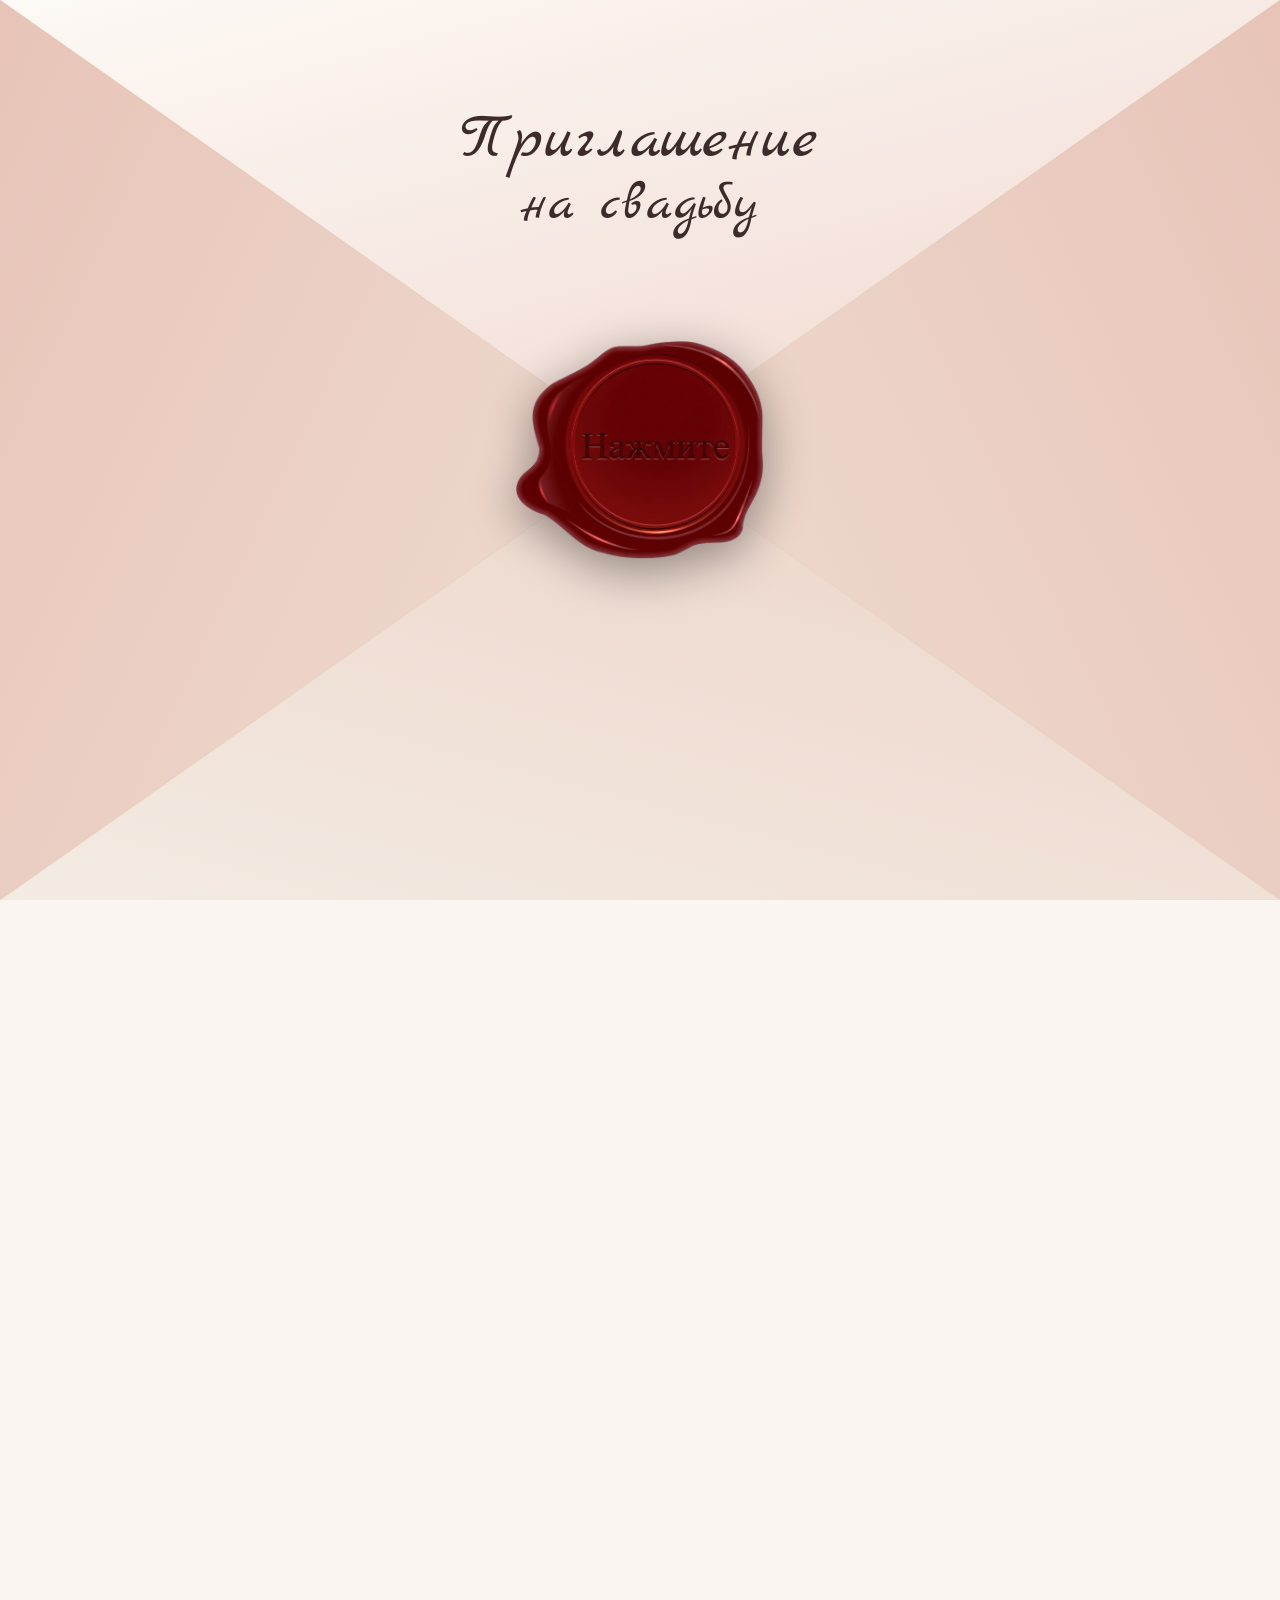
==== commit 826f2323: "Печать-кнопка: реальный оттиск (Surguch.png) по центру без обрезки и перекраски" ====
--- a/index.html
+++ b/index.html
@@ -36,10 +36,8 @@
     <div class="ef ef-bottom"></div>
     <div class="ef ef-left"></div>
 
-    <!-- сургучная печать по центру -->
-    <div class="seal" id="seal" aria-hidden="true">
-      <span>нажмите</span>
-    </div>
+    <!-- сургучная печать по центру (картинка с тиснением «НАЖМИТЕ») -->
+    <div class="seal" id="seal" aria-hidden="true"></div>
   </div>
 
   <!-- ============ КНОПКА МУЗЫКИ ============ -->
--- a/assets/css/style.css
+++ b/assets/css/style.css
@@ -128,47 +128,25 @@
 .env-caption .line1 { display: block; font-size: clamp(34px, 10vw, 64px); }
 .env-caption .line2 { display: block; font-size: clamp(28px, 8.5vw, 54px); margin-top: 2px; }
 
-/* Сургучная печать по центру — «настоящая», кривоватая из воска */
+/* Сургучная печать по центру — картинка как есть (без обрезки и перекраски) */
 .seal {
   position: absolute; left: 50%; top: 50%;
-  transform: translate(-50%, -50%) rotate(-4deg);
-  width: clamp(98px, 27vw, 132px); height: clamp(98px, 27vw, 132px);
-  /* неровная восковая форма */
-  border-radius: 49% 51% 47% 53% / 52% 48% 53% 47%;
-  background:
-    radial-gradient(circle at 38% 32%, #a93547, var(--c-accent) 42%, #6f1f29 80%, #5a1822 100%);
-  box-shadow:
-    inset 0 3px 6px rgba(255,255,255,.22),
-    inset 0 -6px 12px rgba(0,0,0,.5),
-    inset 0 0 0 2px rgba(255,255,255,.08),
-    0 12px 26px -8px rgba(0,0,0,.55);
+  transform: translate(-50%, -50%);
+  width: clamp(160px, 46vw, 250px); height: clamp(160px, 46vw, 250px);
+  background-image: url('../../Surguch.png');
+  background-size: contain; background-position: center; background-repeat: no-repeat;
   z-index: 10;
-  display: flex; align-items: center; justify-content: center;
-  color: #ffe9dd; font-family: var(--f-display);
-  font-size: clamp(14px, 4vw, 18px); letter-spacing: .14em; text-transform: uppercase; text-align: center;
-  text-shadow: 0 1px 1px rgba(0,0,0,.45);
   pointer-events: none;
+  filter: drop-shadow(0 12px 24px rgba(0,0,0,.4));
   animation: sealBreathe 2.8s ease-in-out infinite;
   transition: transform .45s var(--ease), opacity .45s var(--ease);
 }
-/* вдавленный ободок-кайма по краю воска */
-.seal::before {
-  content: ""; position: absolute; inset: 6px;
-  border-radius: inherit;
-  box-shadow: inset 0 0 0 1px rgba(0,0,0,.18), inset 0 2px 4px rgba(0,0,0,.3);
-}
-/* тиснёное пунктирное кольцо */
-.seal::after {
-  content: ""; position: absolute; inset: 12px;
-  border-radius: inherit;
-  border: 1px dashed rgba(255,233,221,.5);
-}
-/* мягкое «дыхание» без glow — приглашает нажать */
+/* мягкое «дыхание» — приглашает нажать */
 @keyframes sealBreathe {
-  0%, 100% { transform: translate(-50%, -50%) rotate(-4deg) scale(1); }
-  50%      { transform: translate(-50%, -50%) rotate(-4deg) scale(1.035); }
-}
-.envelope-stage.is-open .seal { transform: translate(-50%, -50%) rotate(-4deg) scale(0); opacity: 0; animation: none; }
+  0%, 100% { transform: translate(-50%, -50%) scale(1); }
+  50%      { transform: translate(-50%, -50%) scale(1.035); }
+}
+.envelope-stage.is-open .seal { transform: translate(-50%, -50%) scale(0); opacity: 0; animation: none; }
 
 /* ============================================================
    2. HERO (после конверта)
